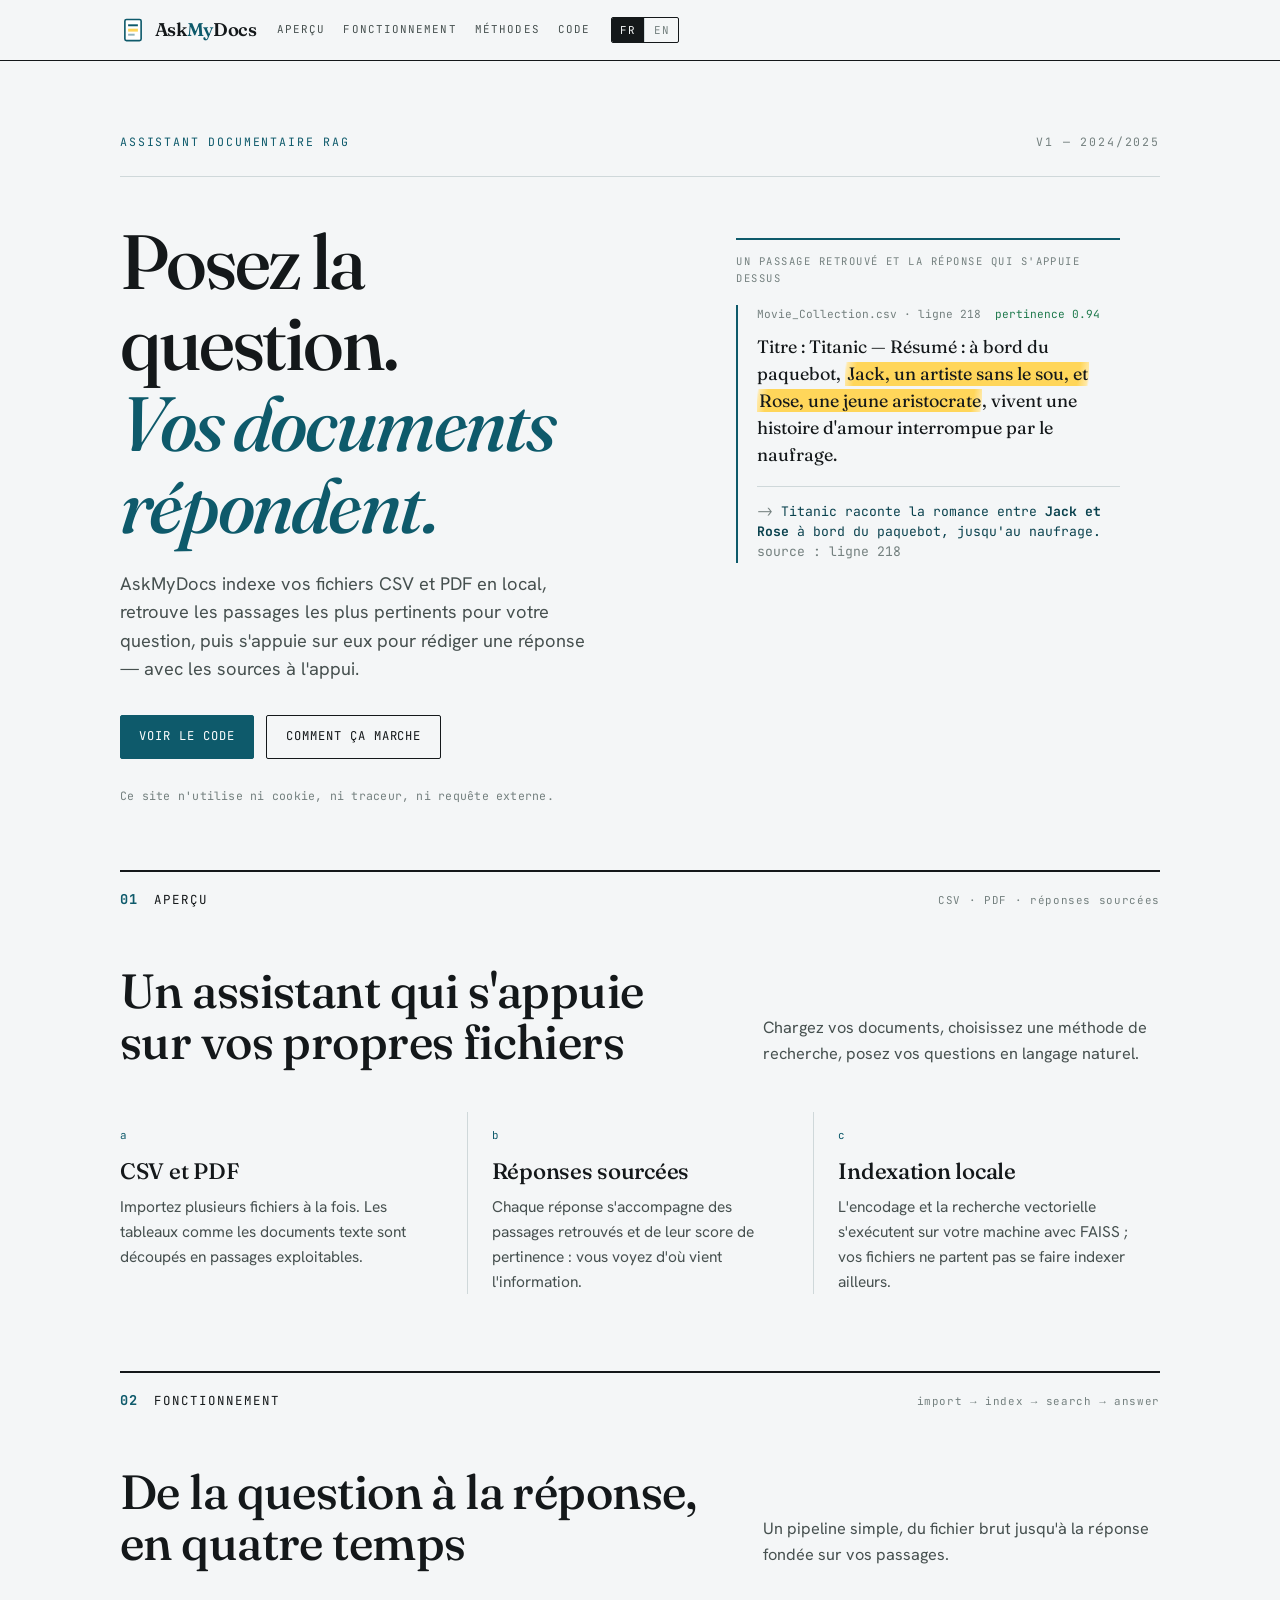
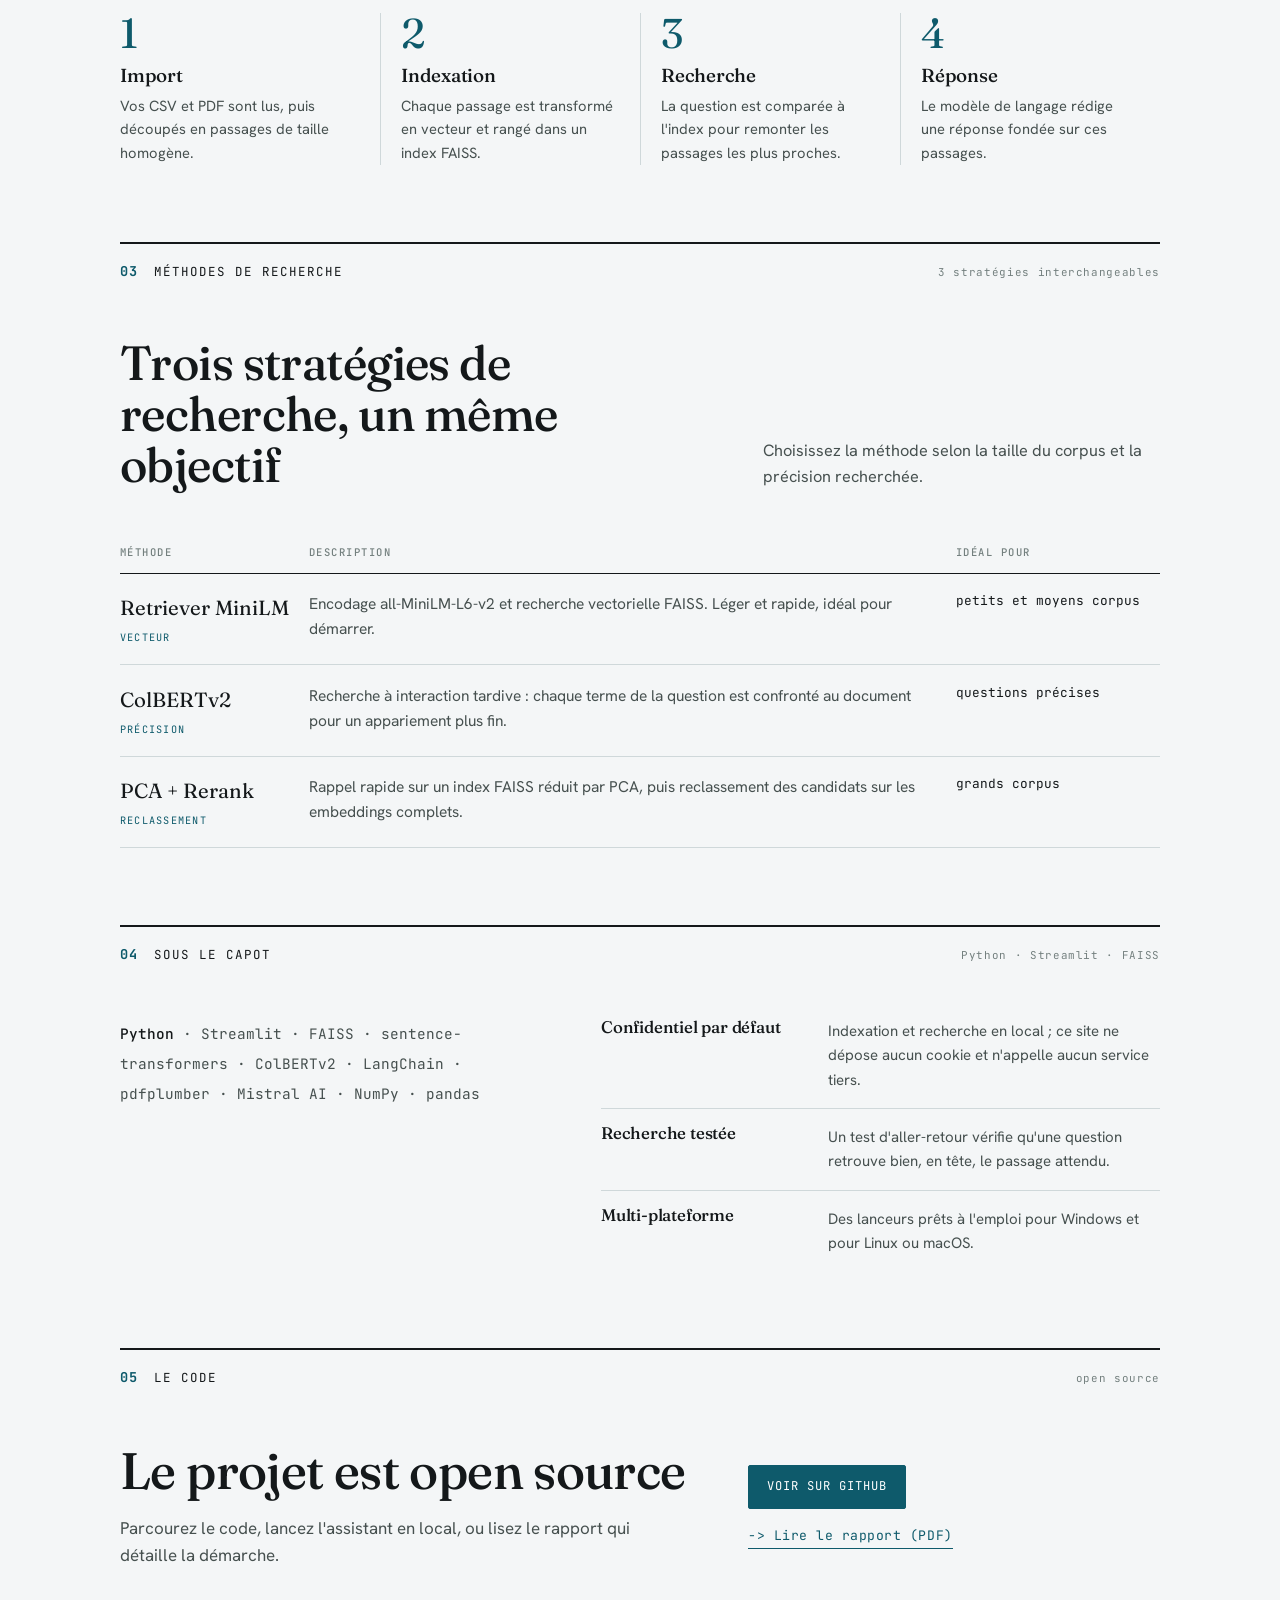
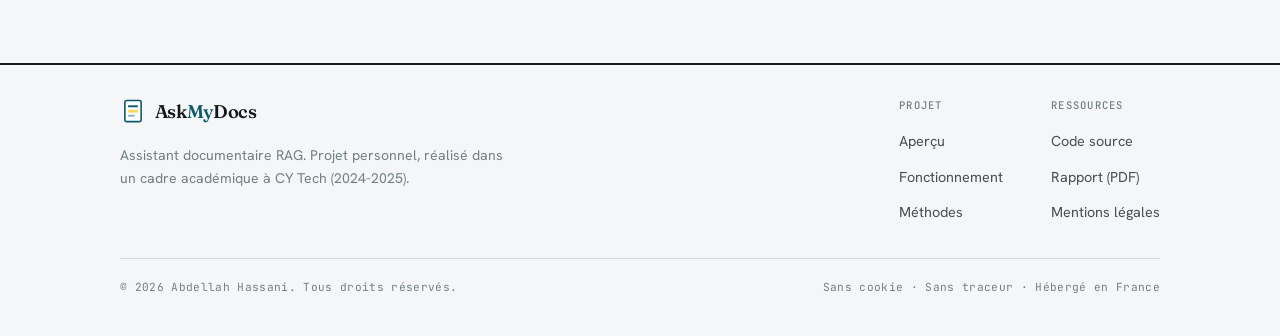
==== site/index.html @ 4d646614 "Version portfolio d'AskMyDocs : site vitrine, application RAG corrigee et testee - Site vitrine stat" ====
<!DOCTYPE html>
<html lang="fr">
  <head>
    <meta charset="utf-8" />
    <meta name="viewport" content="width=device-width, initial-scale=1" />
    <script>
      document.documentElement.classList.add("js");
    </script>
    <title>AskMyDocs — Assistant documentaire RAG</title>
    <meta
      name="description"
      content="Assistant documentaire RAG : posez vos questions en langage naturel, obtenez des réponses fondées sur vos propres fichiers CSV et PDF."
    />
    <meta name="color-scheme" content="light" />
    <link rel="icon" href="assets/img/favicon.svg" type="image/svg+xml" />
    <link rel="preload" href="assets/fonts/fraunces.woff2" as="font" type="font/woff2" crossorigin />
    <link rel="preload" href="assets/fonts/hanken-grotesk.woff2" as="font" type="font/woff2" crossorigin />
    <link rel="stylesheet" href="assets/css/styles.css" />
    <script src="assets/js/i18n.js" defer></script>
    <script src="assets/js/main.js" defer></script>
  </head>
  <body>
    <header class="masthead">
      <div class="wrap masthead-row">
        <a class="brand" href="index.html" aria-label="AskMyDocs">
          <svg class="logo" viewBox="0 0 32 32" fill="none" aria-hidden="true">
            <rect x="6" y="3" width="20" height="26" rx="2" fill="#fff" stroke="#0e5a6b" stroke-width="2" />
            <rect x="10" y="9" width="12" height="2.4" fill="#0e5a6b" />
            <rect x="10" y="14.4" width="12" height="3.6" fill="#ffd65a" />
            <rect x="10" y="20.6" width="8" height="2.4" fill="#0e5a6b" opacity="0.45" />
          </svg>
          <span>Ask<b>My</b>Docs</span>
        </a>

        <nav class="masthead-nav" aria-label="Sections">
          <a href="#overview" data-i18n="nav.overview">Aperçu</a>
          <a href="#how" data-i18n="nav.how">Fonctionnement</a>
          <a href="#methods" data-i18n="nav.methods">Méthodes</a>
          <a href="https://github.com/Abdellah427/AskMyDocs" data-i18n="nav.code">Code</a>
        </nav>

        <div class="masthead-actions">
          <div class="lang-switch" role="group" aria-label="Langue / Language">
            <button type="button" data-lang="fr" aria-pressed="true">FR</button>
            <button type="button" data-lang="en" aria-pressed="false">EN</button>
          </div>
        </div>
      </div>
    </header>

    <main>
      <!-- Hero -->
      <section class="hero">
        <div class="wrap">
          <div class="hero-kicker">
            <span data-i18n="hero.eyebrow">Assistant documentaire RAG</span>
            <span class="r">v1 — 2024/2025</span>
          </div>
          <div class="hero-grid">
            <div>
              <h1 data-i18n-html="hero.h1">Posez la question.<br /><em>Vos documents répondent.</em></h1>
              <p class="hero-lede" data-i18n="hero.lede">
                AskMyDocs indexe vos fichiers CSV et PDF en local, retrouve les passages les plus
                pertinents pour votre question, puis s'appuie sur eux pour rédiger une réponse — avec
                les sources à l'appui.
              </p>
              <div class="hero-cta">
                <a class="btn btn-primary" href="https://github.com/Abdellah427/AskMyDocs" data-i18n="hero.cta1">Voir le code</a>
                <a class="btn btn-ghost" href="#how" data-i18n="hero.cta2">Comment ça marche</a>
              </div>
              <p class="hero-note" data-i18n="hero.note">
                Ce site n'utilise ni cookie, ni traceur, ni requête externe.
              </p>
            </div>

            <!-- Annotated citation (signature) -->
            <figure class="figure">
              <figcaption class="cap" data-i18n="demo.fig">Un passage retrouvé et la réponse qui s'appuie dessus</figcaption>
              <div class="excerpt-block">
                <div class="excerpt-meta">
                  <span class="file" data-i18n="demo.file">Movie_Collection.csv · ligne 218</span>
                  <span class="score" data-i18n="demo.score">pertinence 0.94</span>
                </div>
                <p class="excerpt-text" data-i18n-html="demo.srcText">
                  Titre : Titanic — Résumé : à bord du paquebot,
                  <mark class="hl">Jack, un artiste sans le sou, et Rose, une jeune aristocrate</mark>,
                  vivent une histoire d'amour interrompue par le naufrage.
                </p>
                <p class="excerpt-answer" data-i18n-html="demo.answer">
                  Titanic raconte la romance entre Jack et Rose à bord du paquebot, jusqu'au naufrage.
                  <span class="cite">source : ligne 218</span>
                </p>
              </div>
            </figure>
          </div>
        </div>
      </section>

      <!-- 01 Overview -->
      <section class="section" id="overview">
        <div class="wrap">
          <div class="runhead">
            <span class="num">01</span>
            <span class="name" data-i18n="ov.eyebrow">Aperçu</span>
            <span class="meta" data-i18n="ov.metaRun">CSV · PDF · réponses sourcées</span>
          </div>
          <div class="section-lead">
            <h2 data-i18n="ov.h2">Un assistant qui s'appuie sur vos propres fichiers</h2>
            <p data-i18n="ov.p">
              Chargez vos documents, choisissez une méthode de recherche, posez vos questions en
              langage naturel.
            </p>
          </div>
          <div class="columns reveal" style="margin-top: clamp(1.75rem, 4vw, 2.75rem)">
            <div>
              <span class="col-k">a</span>
              <h3 data-i18n="ov.c1t">CSV et PDF</h3>
              <p data-i18n="ov.c1p">
                Importez plusieurs fichiers à la fois. Les tableaux comme les documents texte sont
                découpés en passages exploitables.
              </p>
            </div>
            <div>
              <span class="col-k">b</span>
              <h3 data-i18n="ov.c2t">Réponses sourcées</h3>
              <p data-i18n="ov.c2p">
                Chaque réponse s'accompagne des passages retrouvés et de leur score de pertinence :
                vous voyez d'où vient l'information.
              </p>
            </div>
            <div>
              <span class="col-k">c</span>
              <h3 data-i18n="ov.c3t">Indexation locale</h3>
              <p data-i18n="ov.c3p">
                L'encodage et la recherche vectorielle s'exécutent sur votre machine avec FAISS ; vos
                fichiers ne partent pas se faire indexer ailleurs.
              </p>
            </div>
          </div>
        </div>
      </section>

      <!-- 02 How it works -->
      <section class="section" id="how">
        <div class="wrap">
          <div class="runhead">
            <span class="num">02</span>
            <span class="name" data-i18n="how.eyebrow">Fonctionnement</span>
            <span class="meta">import → index → search → answer</span>
          </div>
          <div class="section-lead">
            <h2 data-i18n="how.h2">De la question à la réponse, en quatre temps</h2>
            <p data-i18n="how.p2">
              Un pipeline simple, du fichier brut jusqu'à la réponse fondée sur vos passages.
            </p>
          </div>
          <div class="pipeline reveal" style="margin-top: clamp(1.75rem, 4vw, 2.75rem)">
            <div>
              <div class="n">1</div>
              <h3 data-i18n="how.s1t">Import</h3>
              <p data-i18n="how.s1p">Vos CSV et PDF sont lus, puis découpés en passages de taille homogène.</p>
            </div>
            <div>
              <div class="n">2</div>
              <h3 data-i18n="how.s2t">Indexation</h3>
              <p data-i18n="how.s2p">Chaque passage est transformé en vecteur et rangé dans un index FAISS.</p>
            </div>
            <div>
              <div class="n">3</div>
              <h3 data-i18n="how.s3t">Recherche</h3>
              <p data-i18n="how.s3p">La question est comparée à l'index pour remonter les passages les plus proches.</p>
            </div>
            <div>
              <div class="n">4</div>
              <h3 data-i18n="how.s4t">Réponse</h3>
              <p data-i18n="how.s4p">Le modèle de langage rédige une réponse fondée sur ces passages.</p>
            </div>
          </div>
        </div>
      </section>

      <!-- 03 Methods -->
      <section class="section" id="methods">
        <div class="wrap">
          <div class="runhead">
            <span class="num">03</span>
            <span class="name" data-i18n="me.eyebrow">Méthodes de recherche</span>
            <span class="meta" data-i18n="me.metaRun">3 stratégies interchangeables</span>
          </div>
          <div class="section-lead">
            <h2 data-i18n="me.h2">Trois stratégies de recherche, un même objectif</h2>
            <p data-i18n="me.p">Choisissez la méthode selon la taille du corpus et la précision recherchée.</p>
          </div>
          <table class="spec reveal" style="margin-top: clamp(1.5rem, 3vw, 2.25rem)">
            <thead>
              <tr>
                <th data-i18n="me.thMethod">Méthode</th>
                <th data-i18n="me.thDesc">Description</th>
                <th data-i18n="me.thBest">Idéal pour</th>
              </tr>
            </thead>
            <tbody>
              <tr>
                <td class="m-name">Retriever MiniLM<span class="m-tag" data-i18n="me.m1tag">Vecteur</span></td>
                <td class="m-desc" data-i18n="me.m1p">
                  Encodage all-MiniLM-L6-v2 et recherche vectorielle FAISS. Léger et rapide, idéal pour
                  démarrer.
                </td>
                <td class="m-best" data-i18n="me.m1best">petits et moyens corpus</td>
              </tr>
              <tr>
                <td class="m-name">ColBERTv2<span class="m-tag" data-i18n="me.m2tag">Précision</span></td>
                <td class="m-desc" data-i18n="me.m2p">
                  Recherche à interaction tardive : chaque terme de la question est confronté au
                  document pour un appariement plus fin.
                </td>
                <td class="m-best" data-i18n="me.m2best">questions précises</td>
              </tr>
              <tr>
                <td class="m-name">PCA + Rerank<span class="m-tag" data-i18n="me.m3tag">Reclassement</span></td>
                <td class="m-desc" data-i18n="me.m3p">
                  Rappel rapide sur un index FAISS réduit par PCA, puis reclassement des candidats sur
                  les embeddings complets.
                </td>
                <td class="m-best" data-i18n="me.m3best">grands corpus</td>
              </tr>
            </tbody>
          </table>
        </div>
      </section>

      <!-- 04 Under the hood -->
      <section class="section">
        <div class="wrap">
          <div class="runhead">
            <span class="num">04</span>
            <span class="name" data-i18n="st.eyebrow">Sous le capot</span>
            <span class="meta">Python · Streamlit · FAISS</span>
          </div>
          <div class="uth" style="margin-top: clamp(1.5rem, 3vw, 2.25rem)">
            <div>
              <p class="stack-line" data-i18n-html="st.stackLine">
                <b>Python</b> · Streamlit · FAISS · sentence-transformers · ColBERTv2 · LangChain ·
                pdfplumber · Mistral AI · NumPy · pandas
              </p>
            </div>
            <ul class="notes">
              <li>
                <h3 data-i18n="st.e1t">Confidentiel par défaut</h3>
                <p data-i18n="st.e1p">
                  Indexation et recherche en local ; ce site ne dépose aucun cookie et n'appelle
                  aucun service tiers.
                </p>
              </li>
              <li>
                <h3 data-i18n="st.e2t">Recherche testée</h3>
                <p data-i18n="st.e2p">
                  Un test d'aller-retour vérifie qu'une question retrouve bien, en tête, le passage
                  attendu.
                </p>
              </li>
              <li>
                <h3 data-i18n="st.e3t">Multi-plateforme</h3>
                <p data-i18n="st.e3p">Des lanceurs prêts à l'emploi pour Windows et pour Linux ou macOS.</p>
              </li>
            </ul>
          </div>
        </div>
      </section>

      <!-- 05 Closing -->
      <section class="section">
        <div class="wrap">
          <div class="runhead">
            <span class="num">05</span>
            <span class="name" data-i18n="cta.eyebrow">Le code</span>
            <span class="meta">open source</span>
          </div>
          <div class="closing">
            <div>
              <h2 data-i18n="cta.h2">Le projet est open source</h2>
              <p data-i18n="cta.p">
                Parcourez le code, lancez l'assistant en local, ou lisez le rapport qui détaille la
                démarche.
              </p>
            </div>
            <div class="closing-actions">
              <a class="btn btn-primary" href="https://github.com/Abdellah427/AskMyDocs" data-i18n="cta.b1">Voir sur GitHub</a>
              <a class="arrow" href="https://github.com/Abdellah427/AskMyDocs/blob/main/Rapport.pdf" data-i18n="cta.b2">Lire le rapport (PDF)</a>
            </div>
          </div>
        </div>
      </section>
    </main>

    <footer class="colophon">
      <div class="wrap">
        <div class="colophon-grid">
          <div class="colophon-brand">
            <a class="brand" href="index.html" aria-label="AskMyDocs">
              <svg class="logo" viewBox="0 0 32 32" fill="none" aria-hidden="true">
                <rect x="6" y="3" width="20" height="26" rx="2" fill="#fff" stroke="#0e5a6b" stroke-width="2" />
                <rect x="10" y="9" width="12" height="2.4" fill="#0e5a6b" />
                <rect x="10" y="14.4" width="12" height="3.6" fill="#ffd65a" />
                <rect x="10" y="20.6" width="8" height="2.4" fill="#0e5a6b" opacity="0.45" />
              </svg>
              <span>Ask<b>My</b>Docs</span>
            </a>
            <p data-i18n="ft.tagline">
              Assistant documentaire RAG. Projet personnel, réalisé dans un cadre académique à
              CY Tech (2024-2025).
            </p>
          </div>
          <div class="colophon-links">
            <div class="colophon-col">
              <h4 data-i18n="ft.col1">Projet</h4>
              <ul>
                <li><a href="#overview" data-i18n="nav.overview">Aperçu</a></li>
                <li><a href="#how" data-i18n="nav.how">Fonctionnement</a></li>
                <li><a href="#methods" data-i18n="nav.methods">Méthodes</a></li>
              </ul>
            </div>
            <div class="colophon-col">
              <h4 data-i18n="ft.col2">Ressources</h4>
              <ul>
                <li><a href="https://github.com/Abdellah427/AskMyDocs" data-i18n="ft.code">Code source</a></li>
                <li><a href="https://github.com/Abdellah427/AskMyDocs/blob/main/Rapport.pdf" data-i18n="ft.report">Rapport (PDF)</a></li>
                <li><a href="mentions.html" data-i18n="ft.legal">Mentions légales</a></li>
              </ul>
            </div>
          </div>
        </div>
        <div class="colophon-bottom">
          <span data-i18n="ft.rights">© 2026 Abdellah Hassani. Tous droits réservés.</span>
          <span data-i18n="ft.privacy">Sans cookie · Sans traceur · Hébergé en France</span>
        </div>
      </div>
    </footer>
  </body>
</html>
---- site/assets/css/styles.css ----
@import url("fonts.css");

/* ============================================================
   AskMyDocs - showcase site
   Direction: "Editorial dossier" - a typeset technical document.
   Rules, margin numbers, a datasheet methods table, annotated
   citations. No shadow cards, no browser mockups, no gradients.
   ============================================================ */

:root {
  --paper: #f4f6f7;
  --paper-2: #eef1f2;
  --ink: #14181a;
  --ink-soft: #46504f;
  --ink-mute: #74807f;
  --line: #cfd8da;
  --line-soft: #e0e6e7;

  --accent: #0e5a6b;
  --accent-strong: #0a424e;
  --marker: #ffd65a;
  --marker-soft: #ffe9a8;
  --good: #1f7a4d;

  --font-display: "Fraunces", Georgia, "Times New Roman", serif;
  --font-body: "Hanken Grotesk", system-ui, -apple-system, "Segoe UI", sans-serif;
  --font-mono: "JetBrains Mono", ui-monospace, "SFMono-Regular", Menlo, monospace;

  --maxw: 1120px;
  --gutter: clamp(1.15rem, 4vw, 2.5rem);
}

*,
*::before,
*::after {
  box-sizing: border-box;
}

html {
  scroll-behavior: smooth;
}

body {
  margin: 0;
  background: var(--paper);
  color: var(--ink);
  font-family: var(--font-body);
  font-size: 17px;
  line-height: 1.62;
  -webkit-font-smoothing: antialiased;
  text-rendering: optimizeLegibility;
  overflow-x: hidden;
}

img {
  max-width: 100%;
  display: block;
}

a {
  color: var(--accent);
  text-decoration: none;
}
a:hover {
  color: var(--accent-strong);
}

p {
  margin: 0;
}

h1,
h2,
h3 {
  font-family: var(--font-display);
  font-weight: 500;
  line-height: 1.06;
  letter-spacing: -0.012em;
  margin: 0;
}

:focus-visible {
  outline: 2px solid var(--accent);
  outline-offset: 3px;
}

.wrap {
  width: 100%;
  max-width: var(--maxw);
  margin-inline: auto;
  padding-inline: var(--gutter);
}

/* Mono utility labels */
.mono {
  font-family: var(--font-mono);
  font-size: 0.72rem;
  letter-spacing: 0.14em;
  text-transform: uppercase;
}

/* Signature: highlighter marker */
mark.hl {
  background: linear-gradient(
    100deg,
    rgba(255, 214, 90, 0) 0.3%,
    var(--marker-soft) 1.2%,
    var(--marker) 5%,
    var(--marker) 95%,
    var(--marker-soft) 98.8%,
    rgba(255, 214, 90, 0) 99.7%
  );
  color: inherit;
  padding: 0.02em 0.1em;
  box-decoration-break: clone;
  -webkit-box-decoration-break: clone;
}

/* ---------- Buttons: flat, sharp, editorial ---------- */
.btn {
  display: inline-flex;
  align-items: center;
  gap: 0.5rem;
  font-family: var(--font-mono);
  font-size: 0.76rem;
  letter-spacing: 0.08em;
  text-transform: uppercase;
  padding: 0.7rem 1.15rem;
  border: 1.5px solid var(--ink);
  border-radius: 2px;
  background: transparent;
  color: var(--ink);
  cursor: pointer;
  transition: background 0.15s ease, color 0.15s ease, border-color 0.15s ease;
}
.btn svg {
  width: 1.05em;
  height: 1.05em;
}
.btn-primary {
  background: var(--accent);
  border-color: var(--accent);
  color: #fff;
}
.btn-primary:hover {
  background: var(--accent-strong);
  border-color: var(--accent-strong);
  color: #fff;
}
.btn-ghost:hover {
  background: var(--ink);
  border-color: var(--ink);
  color: var(--paper);
}

/* Arrowed inline link */
.arrow {
  font-family: var(--font-mono);
  font-size: 0.82rem;
  letter-spacing: 0.04em;
  color: var(--accent);
  border-bottom: 1.5px solid var(--accent);
  padding-bottom: 2px;
}
.arrow::before {
  content: "-> ";
}
.arrow:hover {
  color: var(--accent-strong);
  border-color: var(--accent-strong);
}

/* ---------- Masthead ---------- */
.masthead {
  position: sticky;
  top: 0;
  z-index: 40;
  background: var(--paper);
  border-bottom: 1px solid var(--ink);
}
.masthead-row {
  display: flex;
  align-items: center;
  gap: 1.25rem;
  min-height: 60px;
}
.brand {
  display: inline-flex;
  align-items: center;
  gap: 0.55rem;
  font-family: var(--font-display);
  font-weight: 600;
  font-size: 1.15rem;
  letter-spacing: -0.02em;
  color: var(--ink);
}
.brand:hover {
  color: var(--ink);
}
.brand .logo {
  width: 26px;
  height: 26px;
  flex: none;
}
.brand b {
  color: var(--accent);
  font-weight: 600;
}
.masthead-meta {
  margin-left: auto;
  font-family: var(--font-mono);
  font-size: 0.68rem;
  letter-spacing: 0.12em;
  text-transform: uppercase;
  color: var(--ink-mute);
}
.masthead-nav {
  display: flex;
  gap: 1.15rem;
  list-style: none;
  margin: 0;
  padding: 0;
}
.masthead-nav a {
  font-family: var(--font-mono);
  font-size: 0.68rem;
  letter-spacing: 0.1em;
  text-transform: uppercase;
  color: var(--ink-soft);
}
.masthead-nav a:hover {
  color: var(--accent);
}
.masthead-actions {
  display: flex;
  align-items: center;
  gap: 0.8rem;
}

.lang-switch {
  display: inline-flex;
  border: 1px solid var(--ink);
  border-radius: 2px;
  overflow: hidden;
}
.lang-switch button {
  font-family: var(--font-mono);
  font-size: 0.68rem;
  letter-spacing: 0.06em;
  border: none;
  background: transparent;
  color: var(--ink-mute);
  padding: 0.3rem 0.55rem;
  cursor: pointer;
}
.lang-switch button + button {
  border-left: 1px solid var(--line);
}
.lang-switch button[aria-pressed="true"] {
  background: var(--ink);
  color: var(--paper);
}

/* ---------- Section scaffolding ---------- */
.runhead {
  display: flex;
  align-items: baseline;
  gap: 1rem;
  padding-top: 1rem;
  padding-bottom: 1.1rem;
  border-top: 2px solid var(--ink);
}
.runhead .num {
  font-family: var(--font-mono);
  font-size: 0.85rem;
  font-weight: 700;
  color: var(--accent);
  letter-spacing: 0.08em;
}
.runhead .name {
  font-family: var(--font-mono);
  font-size: 0.78rem;
  letter-spacing: 0.16em;
  text-transform: uppercase;
  color: var(--ink);
}
.runhead .meta {
  margin-left: auto;
  font-family: var(--font-mono);
  font-size: 0.68rem;
  letter-spacing: 0.06em;
  color: var(--ink-mute);
  text-align: right;
}

.section {
  padding-bottom: clamp(3rem, 6vw, 5rem);
}
.section-lead {
  display: grid;
  grid-template-columns: minmax(0, 3fr) minmax(0, 2fr);
  gap: clamp(1.5rem, 4vw, 3rem);
  align-items: end;
  padding-top: clamp(1.5rem, 3vw, 2.5rem);
}
.section-lead h2 {
  font-size: clamp(1.9rem, 3.8vw, 3rem);
}
.section-lead p {
  color: var(--ink-soft);
  font-size: 1.02rem;
}

/* ---------- Hero ---------- */
.hero {
  padding-top: clamp(2.5rem, 6vw, 4.5rem);
  padding-bottom: clamp(2.5rem, 5vw, 4rem);
}
.hero-kicker {
  display: flex;
  align-items: center;
  gap: 1rem;
  font-family: var(--font-mono);
  font-size: 0.72rem;
  letter-spacing: 0.16em;
  text-transform: uppercase;
  color: var(--accent);
  padding-bottom: 1.5rem;
  border-bottom: 1px solid var(--line);
  margin-bottom: clamp(1.75rem, 4vw, 2.75rem);
}
.hero-kicker .r {
  margin-left: auto;
  color: var(--ink-mute);
}
.hero-grid {
  display: grid;
  grid-template-columns: minmax(0, 1.05fr) minmax(0, 0.95fr);
  gap: clamp(2rem, 5vw, 4.5rem);
  align-items: start;
}
.hero h1 {
  font-size: clamp(2.7rem, 6vw, 5.2rem);
  letter-spacing: -0.028em;
}
.hero h1 em {
  font-style: italic;
  color: var(--accent);
}
.hero-lede {
  margin-top: 1.5rem;
  max-width: 30rem;
  font-size: 1.14rem;
  line-height: 1.55;
  color: var(--ink-soft);
}
.hero-cta {
  display: flex;
  flex-wrap: wrap;
  gap: 0.75rem;
  margin-top: 2rem;
}
.hero-note {
  margin-top: 1.75rem;
  font-family: var(--font-mono);
  font-size: 0.72rem;
  letter-spacing: 0.02em;
  color: var(--ink-mute);
}

/* Annotated citation (the signature, print style) */
.figure {
  border-top: 2px solid var(--accent);
  padding-top: 0.85rem;
}
.figure .cap {
  font-family: var(--font-mono);
  font-size: 0.66rem;
  letter-spacing: 0.14em;
  text-transform: uppercase;
  color: var(--ink-mute);
}
.excerpt-block {
  border-left: 2px solid var(--accent);
  padding-left: 1.15rem;
  margin-top: 1.1rem;
}
.excerpt-meta {
  display: flex;
  flex-wrap: wrap;
  gap: 0.4rem 0.9rem;
  font-family: var(--font-mono);
  font-size: 0.7rem;
  color: var(--ink-mute);
  margin-bottom: 0.7rem;
}
.excerpt-meta .score {
  color: var(--good);
}
.excerpt-text {
  font-family: var(--font-display);
  font-size: 1.12rem;
  line-height: 1.5;
  color: var(--ink);
}
.excerpt-answer {
  margin-top: 1.1rem;
  padding-top: 0.9rem;
  border-top: 1px solid var(--line);
  font-family: var(--font-mono);
  font-size: 0.82rem;
  line-height: 1.55;
  color: var(--accent-strong);
}
.excerpt-answer::before {
  content: "-> ";
  color: var(--ink-mute);
}
.excerpt-answer .cite {
  color: var(--ink-mute);
}

/* ---------- 01 Overview: three ruled columns ---------- */
.columns {
  display: grid;
  grid-template-columns: repeat(3, 1fr);
}
.columns > div {
  padding: 0.5rem 1.5rem 0 0;
}
.columns > div + div {
  padding-left: 1.5rem;
  border-left: 1px solid var(--line);
}
.col-k {
  font-family: var(--font-mono);
  font-size: 0.68rem;
  letter-spacing: 0.12em;
  color: var(--accent);
}
.columns h3 {
  font-size: 1.4rem;
  margin-top: 0.8rem;
}
.columns p {
  margin-top: 0.6rem;
  color: var(--ink-soft);
  font-size: 0.97rem;
}

/* ---------- 02 Pipeline: big numerals, ruled ---------- */
.pipeline {
  display: grid;
  grid-template-columns: repeat(4, 1fr);
}
.pipeline > div {
  padding: 0 1.25rem 0 0;
}
.pipeline > div + div {
  padding-left: 1.25rem;
  border-left: 1px solid var(--line);
}
.pipeline .n {
  font-family: var(--font-display);
  font-size: 2.6rem;
  line-height: 1;
  color: var(--accent);
}
.pipeline h3 {
  font-size: 1.18rem;
  margin-top: 0.7rem;
}
.pipeline p {
  margin-top: 0.5rem;
  color: var(--ink-soft);
  font-size: 0.92rem;
}

/* ---------- 03 Methods: datasheet table ---------- */
.spec {
  width: 100%;
  border-collapse: collapse;
  margin-top: 0.5rem;
}
.spec th,
.spec td {
  text-align: left;
  vertical-align: top;
  padding: 1.1rem 1.25rem 1.1rem 0;
  border-bottom: 1px solid var(--line);
}
.spec thead th {
  font-family: var(--font-mono);
  font-size: 0.66rem;
  letter-spacing: 0.14em;
  text-transform: uppercase;
  color: var(--ink-mute);
  font-weight: 500;
  border-bottom: 1px solid var(--ink);
  padding-bottom: 0.7rem;
}
.spec .m-name {
  font-family: var(--font-display);
  font-size: 1.28rem;
  color: var(--ink);
  white-space: nowrap;
}
.spec .m-tag {
  display: block;
  font-family: var(--font-mono);
  font-size: 0.64rem;
  letter-spacing: 0.12em;
  text-transform: uppercase;
  color: var(--accent);
  margin-top: 0.35rem;
}
.spec .m-desc {
  color: var(--ink-soft);
  font-size: 0.97rem;
  padding-right: 1.5rem;
}
.spec .m-best {
  font-family: var(--font-mono);
  font-size: 0.8rem;
  color: var(--ink);
  white-space: nowrap;
}

/* ---------- 04 Under the hood ---------- */
.uth {
  display: grid;
  grid-template-columns: minmax(0, 1fr) minmax(0, 1.3fr);
  gap: clamp(1.5rem, 4vw, 3.5rem);
  align-items: start;
}
.stack-line {
  font-family: var(--font-mono);
  font-size: 0.9rem;
  line-height: 2.1;
  color: var(--ink-soft);
}
.stack-line b {
  color: var(--ink);
  font-weight: 500;
}
.notes {
  list-style: none;
  margin: 0;
  padding: 0;
}
.notes li {
  padding: 1rem 0;
  border-top: 1px solid var(--line);
  display: grid;
  grid-template-columns: minmax(0, 1fr) minmax(0, 1.6fr);
  gap: 1.25rem;
}
.notes li:first-child {
  border-top: none;
  padding-top: 0;
}
.notes h3 {
  font-size: 1.05rem;
}
.notes p {
  color: var(--ink-soft);
  font-size: 0.94rem;
}

/* ---------- 05 Closing ---------- */
.closing {
  display: grid;
  grid-template-columns: minmax(0, 1.4fr) minmax(0, 1fr);
  gap: clamp(1.5rem, 4vw, 3.5rem);
  align-items: center;
  padding-top: clamp(1.5rem, 3vw, 2.5rem);
}
.closing h2 {
  font-size: clamp(2rem, 4vw, 3.2rem);
}
.closing p {
  margin-top: 1rem;
  color: var(--ink-soft);
  max-width: 32rem;
}
.closing-actions {
  display: flex;
  flex-direction: column;
  gap: 1rem;
  align-items: flex-start;
}

/* ---------- Footer / colophon ---------- */
.colophon {
  border-top: 2px solid var(--ink);
  padding-block: 2rem 2.5rem;
  margin-top: 1rem;
}
.colophon-grid {
  display: flex;
  flex-wrap: wrap;
  gap: 1.5rem 3rem;
  justify-content: space-between;
}
.colophon-brand {
  max-width: 24rem;
}
.colophon-brand p {
  margin-top: 0.7rem;
  font-size: 0.88rem;
  color: var(--ink-mute);
}
.colophon-links {
  display: flex;
  gap: 3rem;
  flex-wrap: wrap;
}
.colophon-col h4 {
  font-family: var(--font-mono);
  font-size: 0.66rem;
  letter-spacing: 0.12em;
  text-transform: uppercase;
  color: var(--ink-mute);
  margin: 0 0 0.85rem;
  font-weight: 500;
}
.colophon-col ul {
  list-style: none;
  margin: 0;
  padding: 0;
  display: grid;
  gap: 0.5rem;
}
.colophon-col a {
  font-size: 0.9rem;
  color: var(--ink-soft);
}
.colophon-col a:hover {
  color: var(--accent);
}
.colophon-bottom {
  margin-top: 2rem;
  padding-top: 1.2rem;
  border-top: 1px solid var(--line);
  display: flex;
  flex-wrap: wrap;
  gap: 0.6rem 1.5rem;
  justify-content: space-between;
  font-family: var(--font-mono);
  font-size: 0.7rem;
  letter-spacing: 0.03em;
  color: var(--ink-mute);
}

/* ---------- Legal page ---------- */
.legal {
  padding-block: clamp(2rem, 5vw, 3.5rem) clamp(2.5rem, 6vw, 4.5rem);
}
.legal-head {
  border-bottom: 2px solid var(--ink);
  padding-bottom: 1.5rem;
}
.legal-head h1 {
  font-size: clamp(2.2rem, 5vw, 3.4rem);
  margin-top: 0.9rem;
}
.legal-head p {
  margin-top: 0.85rem;
  color: var(--ink-soft);
  max-width: 42rem;
}
.legal-block {
  display: grid;
  grid-template-columns: minmax(0, 1fr) minmax(0, 2.4fr);
  gap: 1.25rem clamp(1.5rem, 4vw, 3rem);
  padding: 1.6rem 0;
  border-bottom: 1px solid var(--line);
}
.legal-block h2 {
  font-size: 1.35rem;
  display: flex;
  gap: 0.7rem;
  align-items: baseline;
}
.legal-block h2 .n {
  font-family: var(--font-mono);
  font-size: 0.8rem;
  color: var(--accent);
  font-weight: 700;
}
.legal-block p {
  color: var(--ink-soft);
  font-size: 0.98rem;
}
.legal-block a {
  word-break: break-word;
}
.back-link {
  display: inline-flex;
  align-items: center;
  gap: 0.4rem;
  font-family: var(--font-mono);
  font-size: 0.74rem;
  letter-spacing: 0.06em;
  text-transform: uppercase;
  color: var(--ink-soft);
}

/* ---------- Reveal (subtle, opacity only) ---------- */
.js .reveal {
  opacity: 0;
  transition: opacity 0.5s ease;
}
.js .reveal.in {
  opacity: 1;
}

/* ---------- Responsive ---------- */
@media (max-width: 880px) {
  .hero-grid,
  .section-lead,
  .uth,
  .closing {
    grid-template-columns: 1fr;
  }
  .columns {
    grid-template-columns: 1fr;
  }
  .columns > div {
    padding: 1.15rem 0;
    border-top: 1px solid var(--line);
  }
  .columns > div + div {
    padding-left: 0;
    border-left: none;
  }
  .columns > div:first-child {
    padding-top: 0.5rem;
  }
  .pipeline {
    grid-template-columns: 1fr 1fr;
    gap: 1.5rem 0;
  }
  .pipeline > div {
    padding: 0 1rem;
  }
  .pipeline > div:nth-child(odd) {
    padding-left: 0;
  }
  .pipeline > div:nth-child(even) {
    border-left: 1px solid var(--line);
  }
  .closing-actions {
    flex-direction: row;
    flex-wrap: wrap;
  }
}

@media (max-width: 620px) {
  body {
    font-size: 16px;
  }
  .masthead-nav {
    display: none;
  }
  .masthead-meta {
    display: none;
  }
  .pipeline {
    grid-template-columns: 1fr;
  }
  .pipeline > div,
  .pipeline > div:nth-child(even) {
    padding-left: 0;
    border-left: none;
    border-top: 1px solid var(--line);
    padding-top: 1rem;
  }
  .pipeline > div:first-child {
    border-top: none;
    padding-top: 0;
  }
  /* Methods table collapses to stacked records */
  .spec,
  .spec tbody,
  .spec tr,
  .spec td {
    display: block;
    width: 100%;
  }
  .spec thead {
    display: none;
  }
  .spec tr {
    border-bottom: 1px solid var(--ink);
    padding-bottom: 1rem;
    margin-bottom: 1rem;
  }
  .spec td {
    border-bottom: none;
    padding: 0.2rem 0;
  }
  .spec .m-best::before {
    content: "Ideal: ";
    color: var(--ink-mute);
  }
  .notes li {
    grid-template-columns: 1fr;
    gap: 0.4rem;
  }
  .legal-block {
    grid-template-columns: 1fr;
    gap: 0.6rem;
  }
}

@media (prefers-reduced-motion: reduce) {
  html {
    scroll-behavior: auto;
  }
  *,
  *::before,
  *::after {
    transition-duration: 0.001ms !important;
  }
  .js .reveal {
    opacity: 1;
  }
}
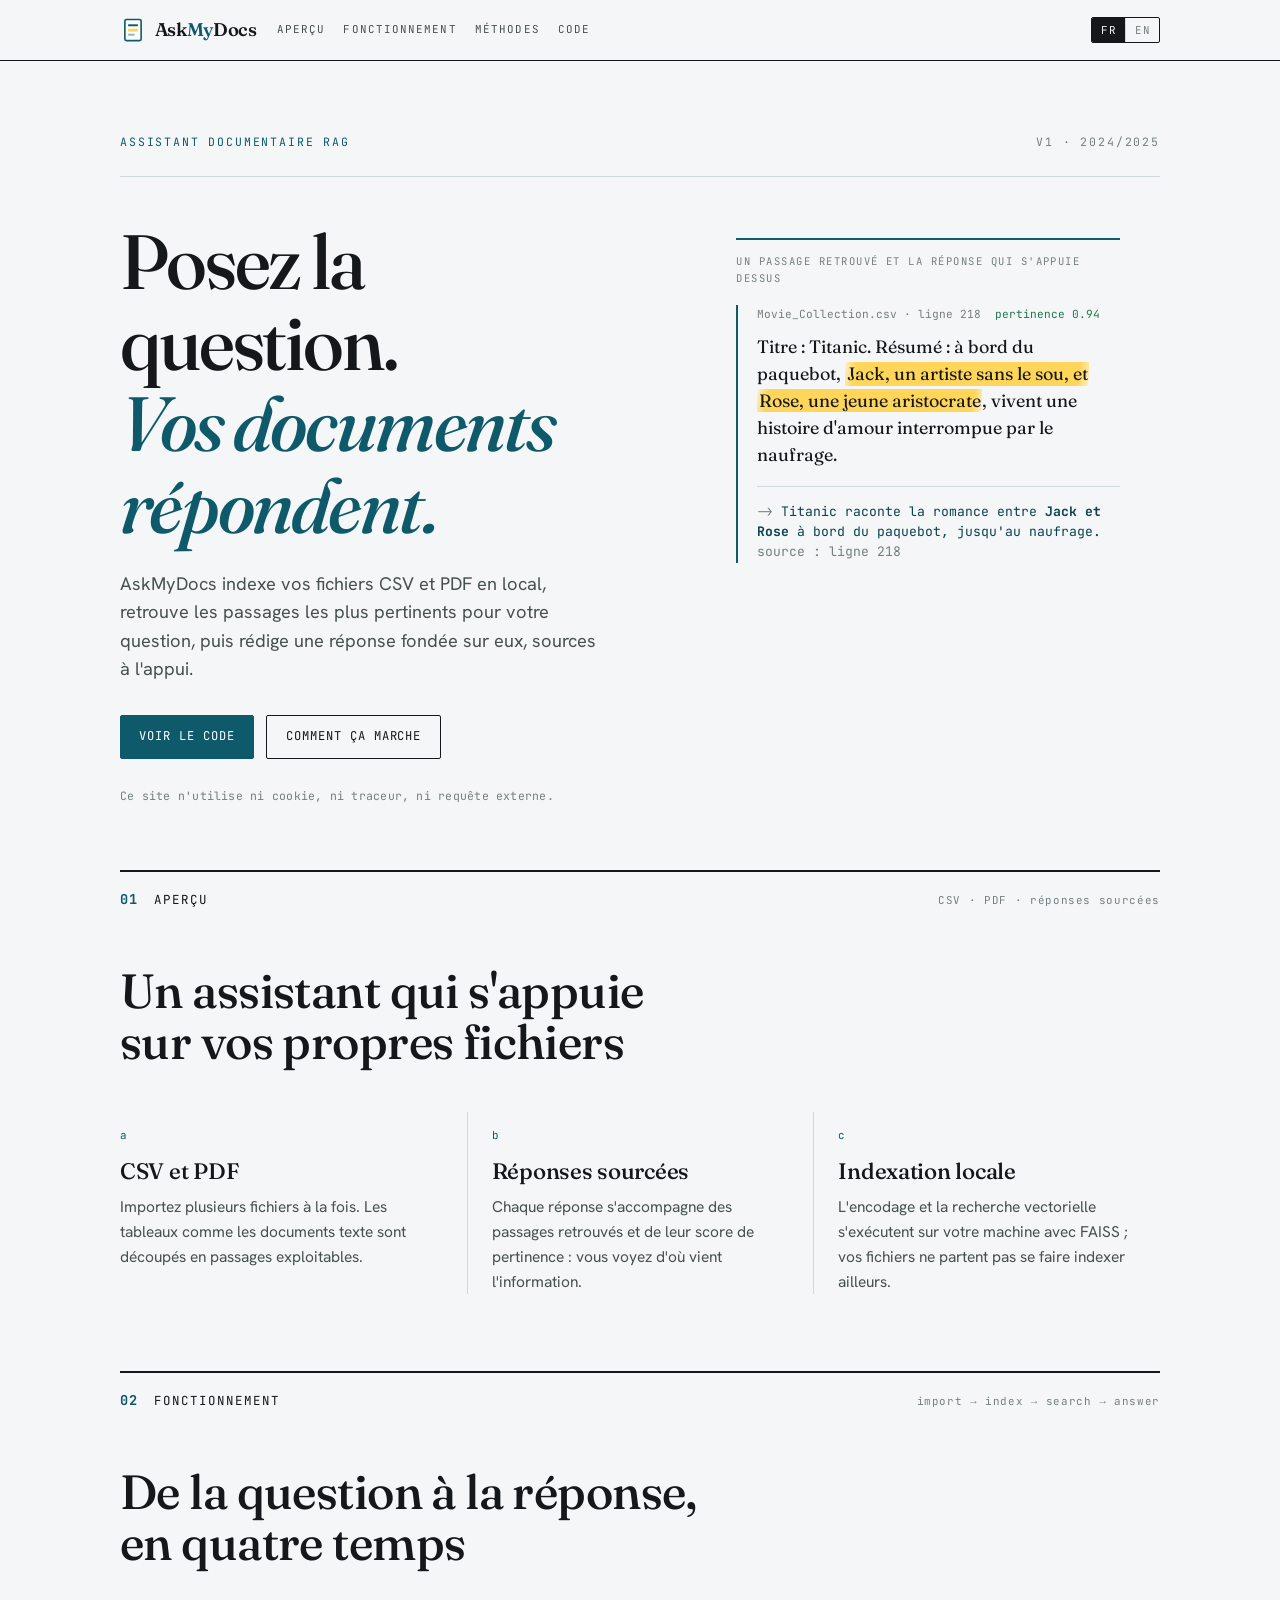
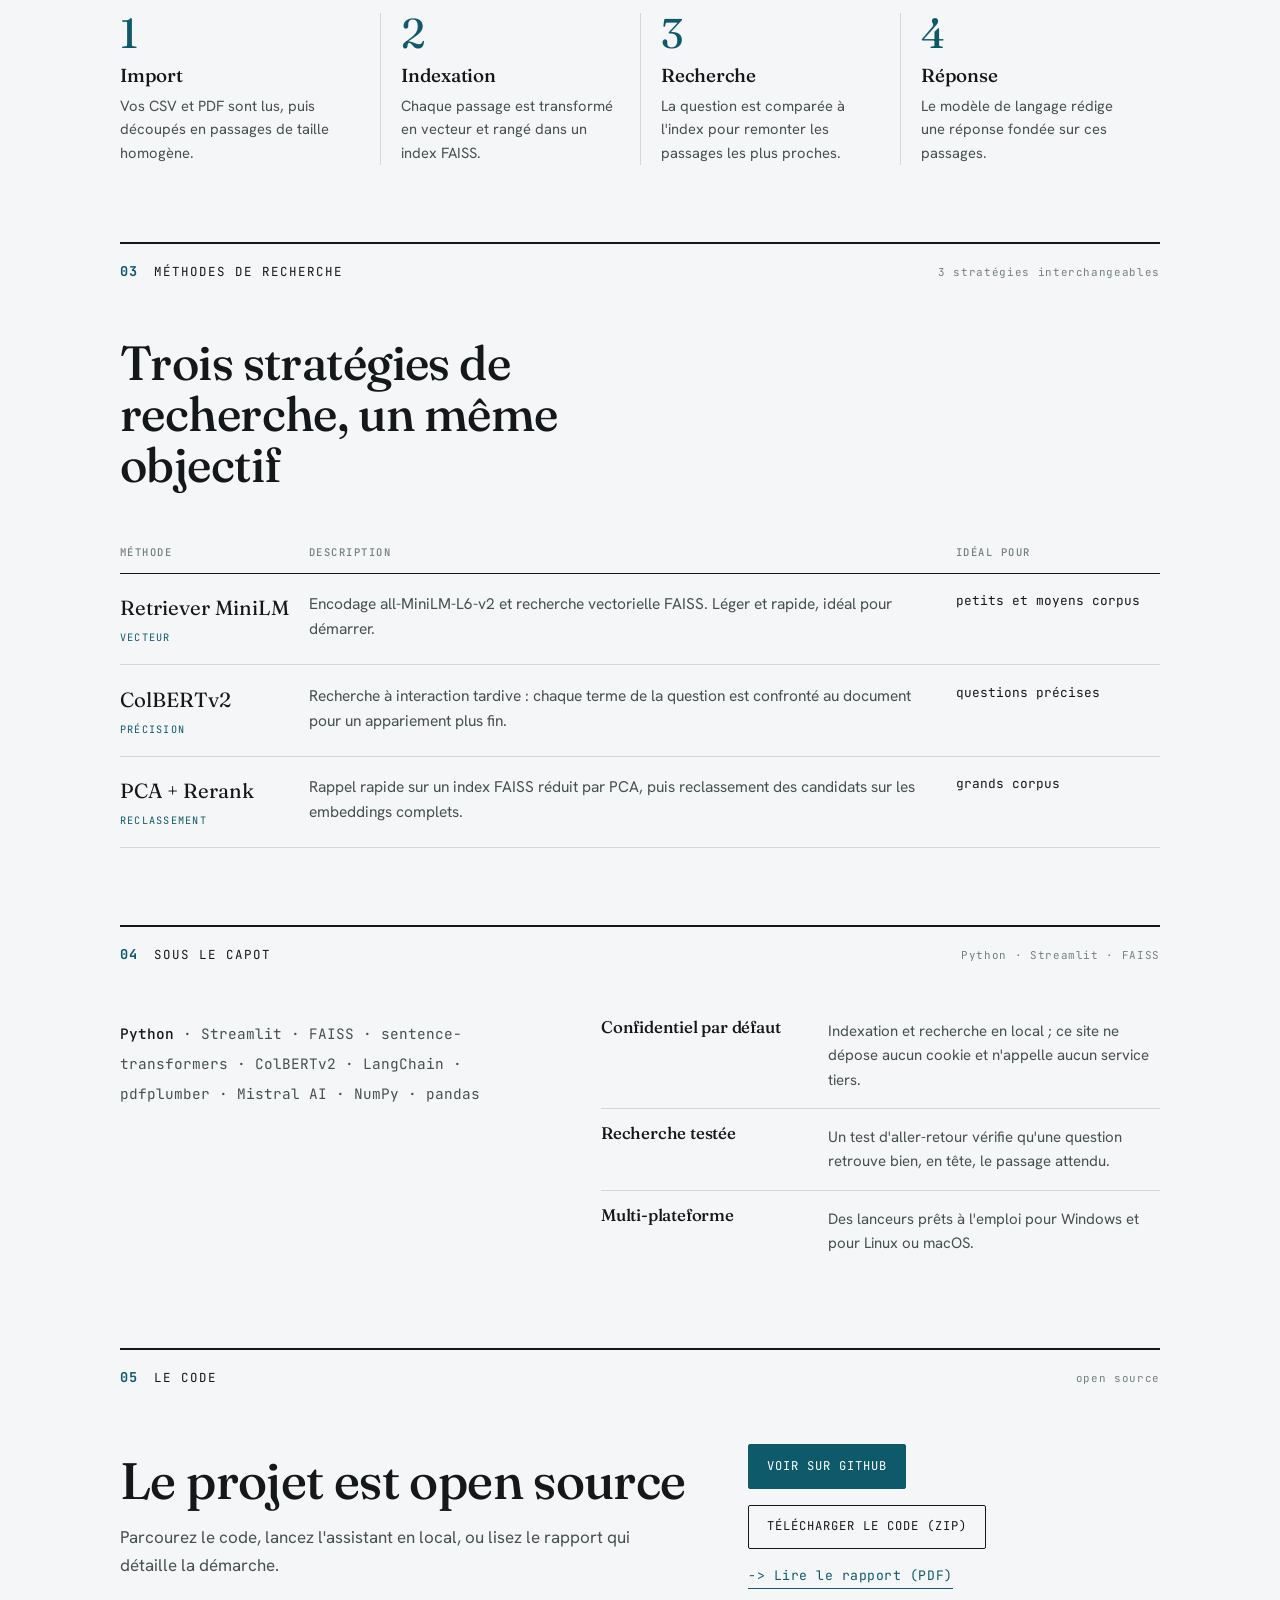
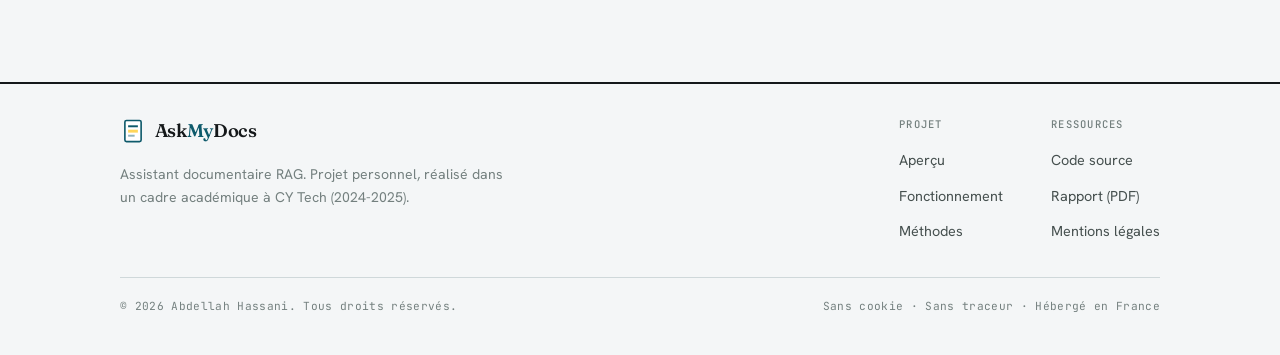
==== commit 4c31c834: "Site : selecteur FR/EN a droite, suppression des tirets longs et des phrases redondantes, bouton de " ====
--- a/site/index.html
+++ b/site/index.html
@@ -6,7 +6,7 @@
     <script>
       document.documentElement.classList.add("js");
     </script>
-    <title>AskMyDocs — Assistant documentaire RAG</title>
+    <title>AskMyDocs · Assistant documentaire RAG</title>
     <meta
       name="description"
       content="Assistant documentaire RAG : posez vos questions en langage naturel, obtenez des réponses fondées sur vos propres fichiers CSV et PDF."
@@ -54,15 +54,15 @@
         <div class="wrap">
           <div class="hero-kicker">
             <span data-i18n="hero.eyebrow">Assistant documentaire RAG</span>
-            <span class="r">v1 — 2024/2025</span>
+            <span class="r">v1 · 2024/2025</span>
           </div>
           <div class="hero-grid">
             <div>
               <h1 data-i18n-html="hero.h1">Posez la question.<br /><em>Vos documents répondent.</em></h1>
               <p class="hero-lede" data-i18n="hero.lede">
                 AskMyDocs indexe vos fichiers CSV et PDF en local, retrouve les passages les plus
-                pertinents pour votre question, puis s'appuie sur eux pour rédiger une réponse — avec
-                les sources à l'appui.
+                pertinents pour votre question, puis rédige une réponse fondée sur eux, sources à
+                l'appui.
               </p>
               <div class="hero-cta">
                 <a class="btn btn-primary" href="https://github.com/Abdellah427/AskMyDocs" data-i18n="hero.cta1">Voir le code</a>
@@ -82,7 +82,7 @@
                   <span class="score" data-i18n="demo.score">pertinence 0.94</span>
                 </div>
                 <p class="excerpt-text" data-i18n-html="demo.srcText">
-                  Titre : Titanic — Résumé : à bord du paquebot,
+                  Titre : Titanic. Résumé : à bord du paquebot,
                   <mark class="hl">Jack, un artiste sans le sou, et Rose, une jeune aristocrate</mark>,
                   vivent une histoire d'amour interrompue par le naufrage.
                 </p>
@@ -106,10 +106,6 @@
           </div>
           <div class="section-lead">
             <h2 data-i18n="ov.h2">Un assistant qui s'appuie sur vos propres fichiers</h2>
-            <p data-i18n="ov.p">
-              Chargez vos documents, choisissez une méthode de recherche, posez vos questions en
-              langage naturel.
-            </p>
           </div>
           <div class="columns reveal" style="margin-top: clamp(1.75rem, 4vw, 2.75rem)">
             <div>
@@ -150,9 +146,6 @@
           </div>
           <div class="section-lead">
             <h2 data-i18n="how.h2">De la question à la réponse, en quatre temps</h2>
-            <p data-i18n="how.p2">
-              Un pipeline simple, du fichier brut jusqu'à la réponse fondée sur vos passages.
-            </p>
           </div>
           <div class="pipeline reveal" style="margin-top: clamp(1.75rem, 4vw, 2.75rem)">
             <div>
@@ -189,7 +182,6 @@
           </div>
           <div class="section-lead">
             <h2 data-i18n="me.h2">Trois stratégies de recherche, un même objectif</h2>
-            <p data-i18n="me.p">Choisissez la méthode selon la taille du corpus et la précision recherchée.</p>
           </div>
           <table class="spec reveal" style="margin-top: clamp(1.5rem, 3vw, 2.25rem)">
             <thead>
@@ -286,6 +278,7 @@
             </div>
             <div class="closing-actions">
               <a class="btn btn-primary" href="https://github.com/Abdellah427/AskMyDocs" data-i18n="cta.b1">Voir sur GitHub</a>
+              <a class="btn btn-ghost" href="https://github.com/Abdellah427/AskMyDocs/archive/refs/heads/main.zip" data-i18n="cta.download">Télécharger le code (ZIP)</a>
               <a class="arrow" href="https://github.com/Abdellah427/AskMyDocs/blob/main/Rapport.pdf" data-i18n="cta.b2">Lire le rapport (PDF)</a>
             </div>
           </div>
--- a/site/assets/css/styles.css
+++ b/site/assets/css/styles.css
@@ -235,6 +235,7 @@
   display: flex;
   align-items: center;
   gap: 0.8rem;
+  margin-left: auto;
 }
 
 .lang-switch {
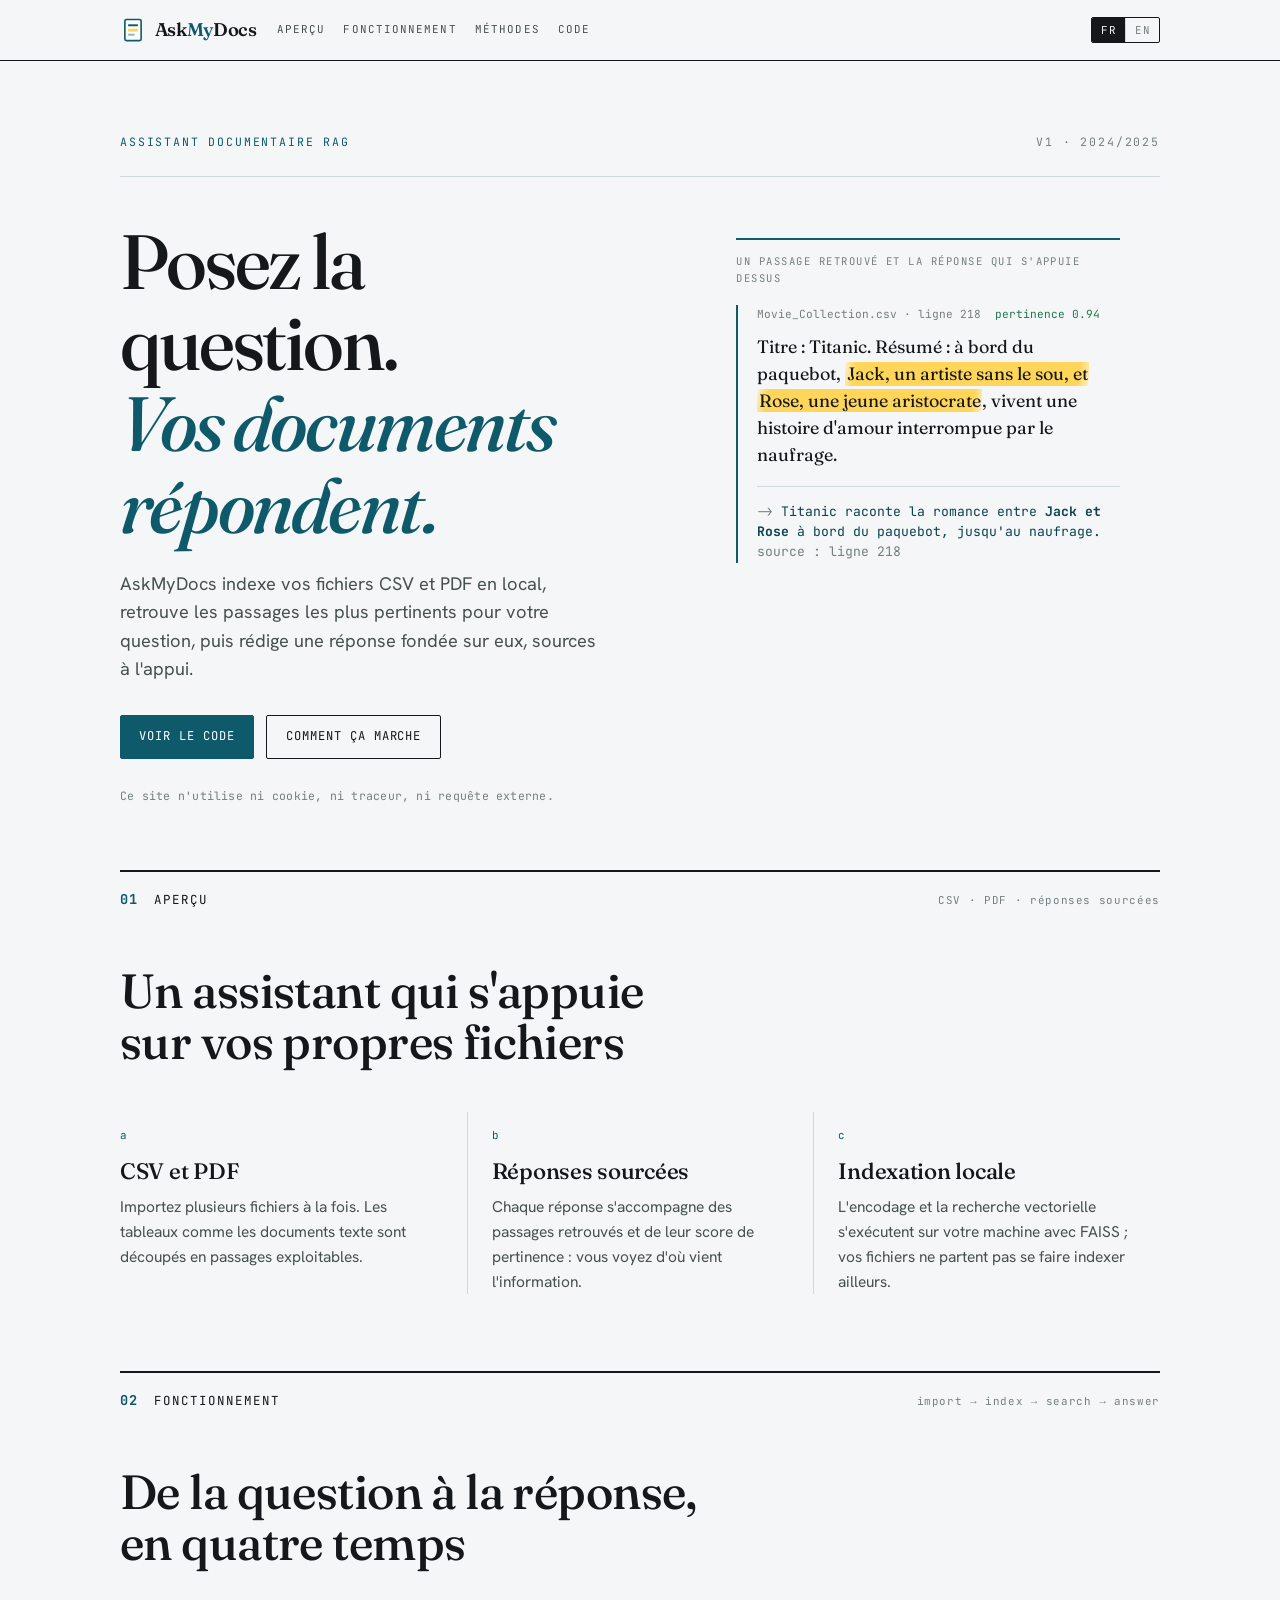
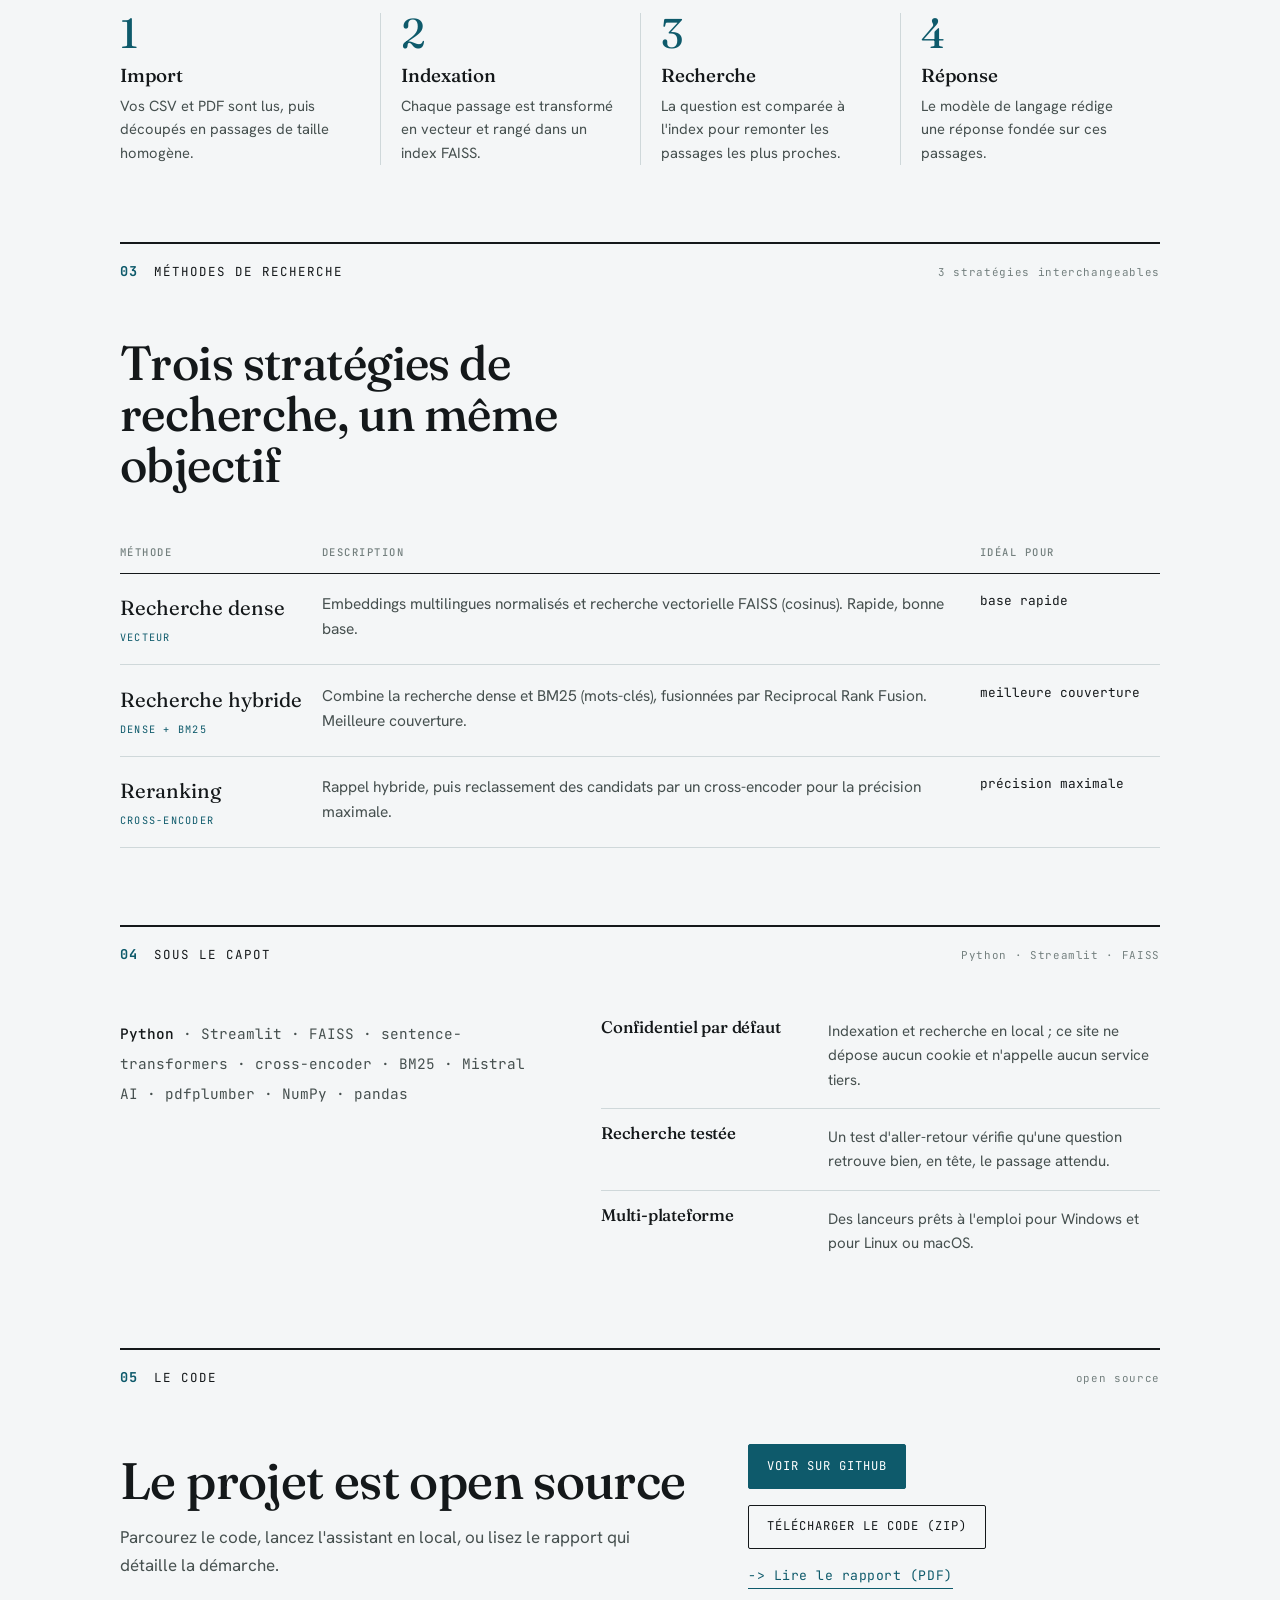
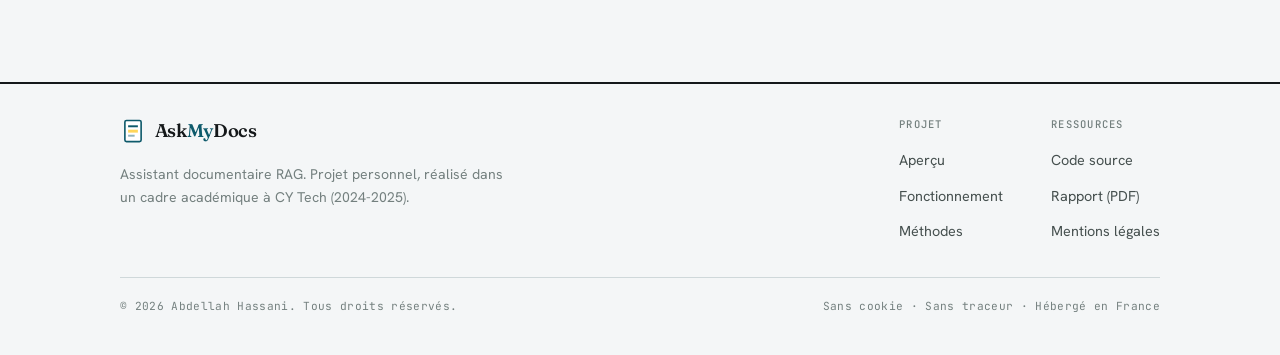
==== commit cdc627bd: "Modernise le RAG : embeddings multilingues, recherche dense/hybride/rerank cross-encoder, decoupage " ====
--- a/site/index.html
+++ b/site/index.html
@@ -193,28 +193,28 @@
             </thead>
             <tbody>
               <tr>
-                <td class="m-name">Retriever MiniLM<span class="m-tag" data-i18n="me.m1tag">Vecteur</span></td>
+                <td class="m-name"><span data-i18n="me.m1name">Recherche dense</span><span class="m-tag" data-i18n="me.m1tag">Vecteur</span></td>
                 <td class="m-desc" data-i18n="me.m1p">
-                  Encodage all-MiniLM-L6-v2 et recherche vectorielle FAISS. Léger et rapide, idéal pour
-                  démarrer.
+                  Embeddings multilingues normalisés et recherche vectorielle FAISS (cosinus). Rapide,
+                  bonne base.
                 </td>
-                <td class="m-best" data-i18n="me.m1best">petits et moyens corpus</td>
+                <td class="m-best" data-i18n="me.m1best">base rapide</td>
               </tr>
               <tr>
-                <td class="m-name">ColBERTv2<span class="m-tag" data-i18n="me.m2tag">Précision</span></td>
+                <td class="m-name"><span data-i18n="me.m2name">Recherche hybride</span><span class="m-tag" data-i18n="me.m2tag">Dense + BM25</span></td>
                 <td class="m-desc" data-i18n="me.m2p">
-                  Recherche à interaction tardive : chaque terme de la question est confronté au
-                  document pour un appariement plus fin.
+                  Combine la recherche dense et BM25 (mots-clés), fusionnées par Reciprocal Rank
+                  Fusion. Meilleure couverture.
                 </td>
-                <td class="m-best" data-i18n="me.m2best">questions précises</td>
+                <td class="m-best" data-i18n="me.m2best">meilleure couverture</td>
               </tr>
               <tr>
-                <td class="m-name">PCA + Rerank<span class="m-tag" data-i18n="me.m3tag">Reclassement</span></td>
+                <td class="m-name"><span data-i18n="me.m3name">Reranking</span><span class="m-tag" data-i18n="me.m3tag">Cross-encoder</span></td>
                 <td class="m-desc" data-i18n="me.m3p">
-                  Rappel rapide sur un index FAISS réduit par PCA, puis reclassement des candidats sur
-                  les embeddings complets.
+                  Rappel hybride, puis reclassement des candidats par un cross-encoder pour la
+                  précision maximale.
                 </td>
-                <td class="m-best" data-i18n="me.m3best">grands corpus</td>
+                <td class="m-best" data-i18n="me.m3best">précision maximale</td>
               </tr>
             </tbody>
           </table>
@@ -232,8 +232,8 @@
           <div class="uth" style="margin-top: clamp(1.5rem, 3vw, 2.25rem)">
             <div>
               <p class="stack-line" data-i18n-html="st.stackLine">
-                <b>Python</b> · Streamlit · FAISS · sentence-transformers · ColBERTv2 · LangChain ·
-                pdfplumber · Mistral AI · NumPy · pandas
+                <b>Python</b> · Streamlit · FAISS · sentence-transformers · cross-encoder · BM25 ·
+                Mistral AI · pdfplumber · NumPy · pandas
               </p>
             </div>
             <ul class="notes">
